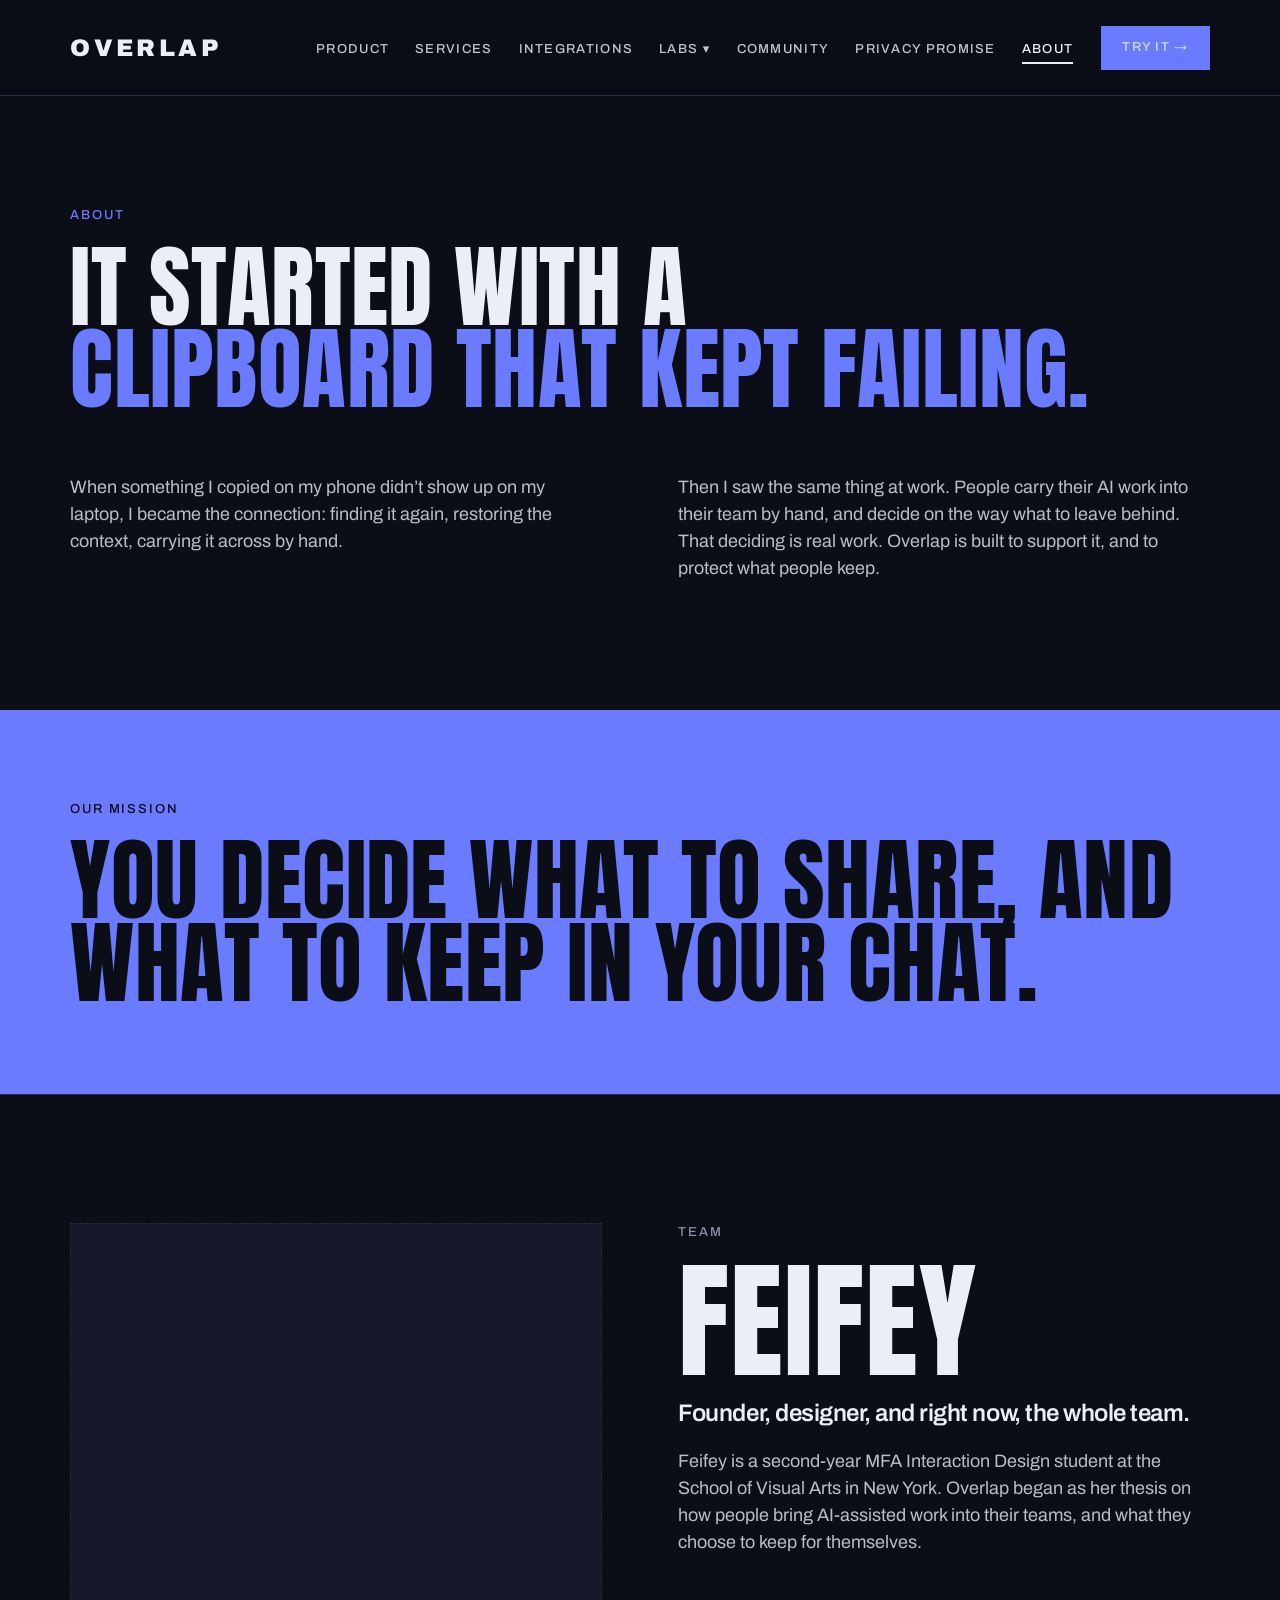
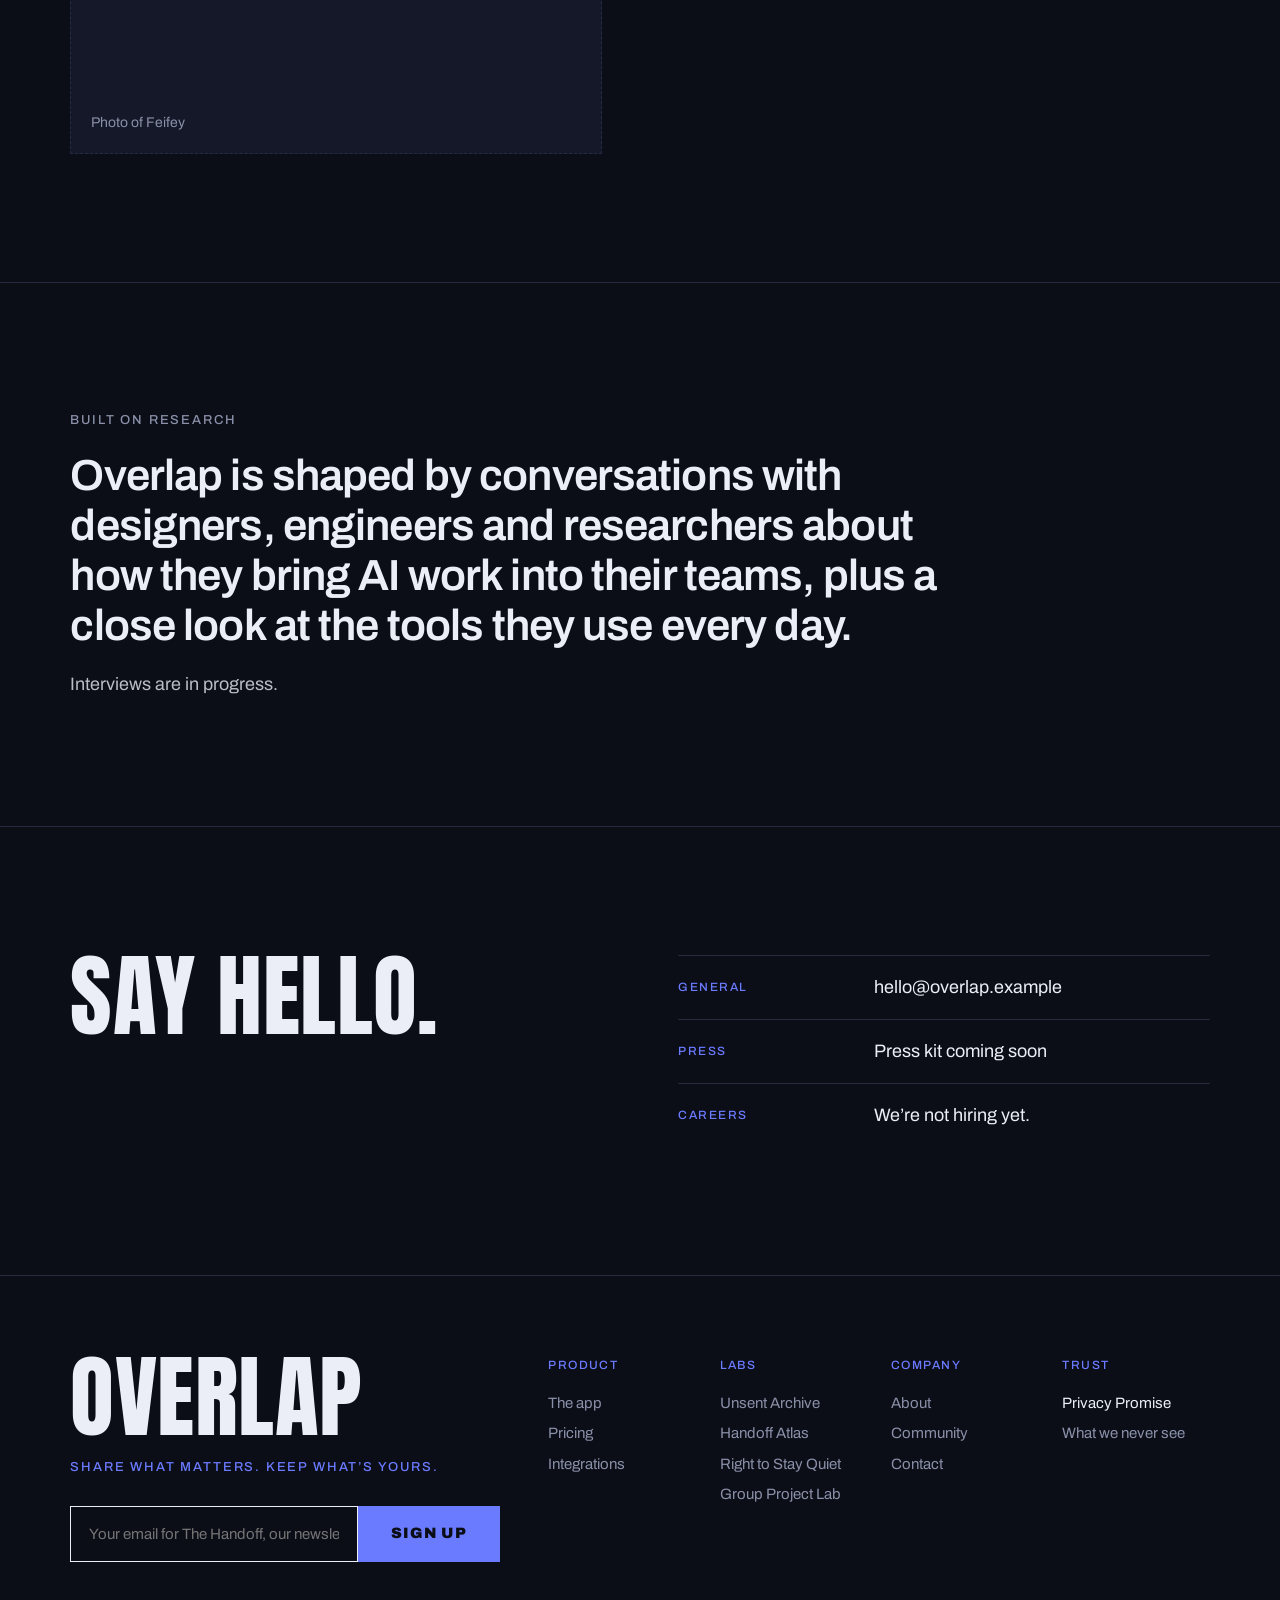
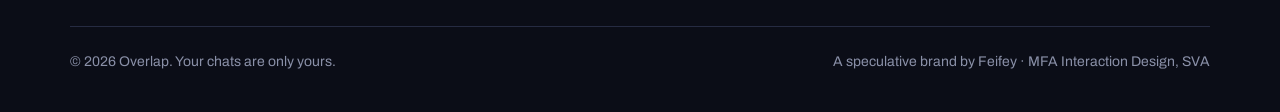
==== about.html @ f90bbea0 "Add Overlap website (11 pages, Periwinkle theme) Co-Authored-By: Claude Opus 5.5 <noreply@anthropic." ====
<!doctype html>
<html lang="en">
<head>
<meta charset="utf-8">
<meta name="viewport" content="width=device-width, initial-scale=1">
<title>About · Overlap</title>
<meta name="description" content="How Overlap started.">
<link rel="preconnect" href="https://fonts.googleapis.com">
<link rel="preconnect" href="https://fonts.gstatic.com" crossorigin>
<link href="https://fonts.googleapis.com/css2?family=Anton&family=Archivo:wght@400;500;600;900&display=swap" rel="stylesheet">
<link rel="stylesheet" href="assets/style.css">
<link rel="icon" href="assets/favicon.svg" type="image/svg+xml">
</head>
<body>
<header class="site-header">
  <div class="wrap">
    <a class="logo" href="index.html">OVERLAP</a>
    <button class="burger" aria-expanded="false" aria-controls="nav">Menu</button>
    <nav class="nav" id="nav">
      <ul><li><a href="product.html">Product</a></li><li><a href="services.html">Services</a></li><li><a href="integrations.html">Integrations</a></li><li class="has-menu"><button class="menu-btn" aria-expanded="false">Labs</button><ul class="dropdown"><li><a href="labs/unsent-archive.html"><small>Lab 01</small>Unsent Archive</a></li><li><a href="labs/handoff-atlas.html"><small>Lab 02</small>Handoff Atlas</a></li><li><a href="labs/right-to-stay-quiet.html"><small>Lab 03</small>Right to Stay Quiet</a></li><li><a href="labs/group-project-lab.html"><small>Lab 04</small>Group Project Lab</a></li></ul></li><li><a href="community.html">Community</a></li><li><a href="privacy.html">Privacy Promise</a></li><li><a href="about.html" aria-current="page">About</a></li></ul>
      <a class="btn small" href="product.html">Try it →</a>
    </nav>
  </div>
</header>
<main>

<section class="hero"><div class="wrap">
  <span class="label ac">About</span>
  <h1 class="display d-m">It started with a<br><span class="ac">clipboard that kept failing.</span></h1>
  <div class="split mt-l">
    <p class="body">When something I copied on my phone didn’t show up on my laptop, I became the connection: finding it again, restoring the context, carrying it across by hand.</p>
    <p class="body">Then I saw the same thing at work. People carry their AI work into their team by hand, and decide on the way what to leave behind. That deciding is real work. Overlap is built to support it, and to protect what people keep.</p>
  </div>
</div></section>
<div class="band"><div class="wrap"><div><span class="label" style="color:var(--on)">Our mission</span><h2 class="display d-m">You decide what to share, and what to keep in your chat.</h2></div></div></div>
<section class="section"><div class="wrap split">
  <div class="placeholder" style="aspect-ratio:1;min-height:0">Photo of Feifey</div>
  <div><span class="label">Team</span><h2 class="display d-l">Feifey</h2><p class="h2 mt-s" style="font-size:24px">Founder, designer, and right now, the whole team.</p>
  <p class="body mt-s">Feifey is a second-year MFA Interaction Design student at the School of Visual Arts in New York. Overlap began as her thesis on how people bring AI-assisted work into their teams, and what they choose to keep for themselves.</p></div>
</div></section>
<section class="section"><div class="wrap">
  <span class="label">Built on research</span>
  <h2 class="h2" style="max-width:36ch">Overlap is shaped by conversations with designers, engineers and researchers about how they bring AI work into their teams, plus a close look at the tools they use every day.</h2>
  <p class="body mt-s">Interviews are in progress.</p>
</div></section>
<section class="section" id="contact"><div class="wrap split">
  <h2 class="display d-m">Say hello.</h2>
  <dl>
    <div class="kv"><dt>GENERAL</dt><dd>hello@overlap.example</dd></div>
    <div class="kv"><dt>PRESS</dt><dd>Press kit coming soon</dd></div>
    <div class="kv"><dt>CAREERS</dt><dd>We’re not hiring yet.</dd></div>
  </dl>
</div></section>
</main>
<footer class="site-footer">
  <div class="wrap">
    <div class="foot-top">
      <div>
        <div class="display d-l">Overlap</div>
        <p class="label ac mt-s">Share what matters. Keep what’s yours.</p>
        <form class="signup" onsubmit="event.preventDefault(); this.querySelector('button').textContent='Thanks';">
          <input type="email" placeholder="Your email for The Handoff, our newsletter" aria-label="Email">
          <button class="btn" type="submit">Sign up</button>
        </form>
      </div>
      <div class="foot-cols">
        <div><h4>PRODUCT</h4><a href="product.html">The app</a><a href="services.html">Pricing</a><a href="integrations.html">Integrations</a></div>
        <div><h4>LABS</h4><a href="labs/unsent-archive.html">Unsent Archive</a><a href="labs/handoff-atlas.html">Handoff Atlas</a><a href="labs/right-to-stay-quiet.html">Right to Stay Quiet</a><a href="labs/group-project-lab.html">Group Project Lab</a></div>
        <div><h4>COMPANY</h4><a href="about.html">About</a><a href="community.html">Community</a><a href="about.html#contact">Contact</a></div>
        <div><h4>TRUST</h4><a href="privacy.html" style="color:var(--fg)">Privacy Promise</a><a href="privacy.html#never">What we never see</a></div>
      </div>
    </div>
    <div class="foot-bottom">
      <span>© 2026 Overlap. Your chats are only yours.</span>
      <span>A speculative brand by Feifey · MFA Interaction Design, SVA</span>
    </div>
  </div>
</footer>
<script src="assets/site.js"></script>
</body>
</html>
---- assets/style.css ----
/* Overlap · Bold A · Periwinkle */
:root {
  --bg: #0B0D17;
  --fg: #ECEEF7;
  --mu: #8A90A8;
  --ln: #262B42;
  --sf: #141829;
  --ac: #6B7BFF;
  --on: #0B0D17;
  --pad: clamp(20px, 5.5vw, 80px);
  --max: 1440px;
}

* { box-sizing: border-box; margin: 0; padding: 0; }
html { scroll-behavior: smooth; }
body {
  background: var(--bg);
  color: var(--fg);
  font-family: "Archivo", system-ui, sans-serif;
  font-size: 18px;
  line-height: 1.5;
  -webkit-font-smoothing: antialiased;
}
a { color: inherit; text-decoration: none; }
img, svg { display: block; max-width: 100%; }
button { font: inherit; color: inherit; background: none; border: 0; cursor: pointer; }

.wrap { max-width: var(--max); margin: 0 auto; padding: 0 var(--pad); }
.section { padding: clamp(72px, 10vw, 140px) 0; border-top: 1px solid var(--ln); }
.section:first-of-type { border-top: 0; }

/* ---------- type ---------- */
.label {
  font-size: 13px; font-weight: 500; letter-spacing: .14em; text-transform: uppercase;
  color: var(--mu); margin-bottom: 20px; display: block;
}
.label.ac { color: var(--ac); }
.display {
  font-family: "Anton", Impact, sans-serif; font-weight: 400; text-transform: uppercase;
  line-height: .92; letter-spacing: .005em;
}
.d-xl { font-size: clamp(64px, 15vw, 230px); }
.d-l  { font-size: clamp(52px, 10vw, 160px); }
.d-m  { font-size: clamp(44px, 7vw, 110px); }
.d-s  { font-size: clamp(32px, 4vw, 52px); line-height: 1; }
.ac { color: var(--ac); }
.h2 { font-size: clamp(30px, 3.4vw, 44px); font-weight: 600; letter-spacing: -.02em; line-height: 1.15; }
.lead { font-size: clamp(19px, 1.7vw, 24px); color: color-mix(in srgb, var(--fg) 82%, transparent); max-width: 40ch; }
.body { color: color-mix(in srgb, var(--fg) 78%, transparent); max-width: 60ch; }
.muted { color: var(--mu); }
.small { font-size: 15px; }

/* ---------- buttons ---------- */
.btn {
  display: inline-flex; align-items: center; gap: .5em;
  height: 60px; padding: 0 32px;
  font-weight: 900; font-size: 15px; letter-spacing: .06em; text-transform: uppercase;
  background: var(--ac); color: var(--on); border: 1.5px solid var(--ac);
  transition: transform .15s ease, background .15s ease;
}
.btn:hover { transform: translateY(-2px); }
.btn.ghost { background: transparent; color: var(--fg); border-color: var(--fg); }
.btn.small { height: 44px; padding: 0 20px; font-size: 13px; }
.link { font-weight: 600; border-bottom: 1px solid currentColor; padding-bottom: 2px; }
.link:hover { color: var(--ac); }

/* ---------- header / nav ---------- */
.site-header { position: sticky; top: 0; z-index: 20; background: color-mix(in srgb, var(--bg) 92%, transparent); backdrop-filter: blur(8px); }
.site-header .wrap { display: flex; align-items: center; gap: 32px; height: 96px; border-bottom: 1px solid var(--ln); }
.logo { font-weight: 900; font-size: 24px; letter-spacing: .14em; }
.nav { margin-left: auto; display: flex; align-items: center; gap: 28px; }
.nav > ul { display: flex; gap: 26px; list-style: none; align-items: center; }
.nav a, .nav .menu-btn {
  font-size: 13px; font-weight: 500; letter-spacing: .1em; text-transform: uppercase;
  color: color-mix(in srgb, var(--fg) 82%, transparent);
}
.nav a:hover, .nav .menu-btn:hover, .nav a[aria-current="page"] { color: var(--fg); }
.nav a[aria-current="page"] { border-bottom: 2px solid var(--fg); padding-bottom: 6px; }
.has-menu { position: relative; }
.menu-btn::after { content: " ▾"; }
.dropdown {
  position: absolute; top: calc(100% + 18px); left: -20px; min-width: 300px;
  list-style: none; background: var(--sf); border: 1px solid var(--ln);
  padding: 10px; display: none;
}
.dropdown a { display: block; padding: 14px 14px; text-transform: none; letter-spacing: 0; font-size: 16px; }
.dropdown a small { display: block; color: var(--mu); font-size: 12px; letter-spacing: .12em; text-transform: uppercase; margin-bottom: 2px; }
.dropdown a:hover { background: var(--bg); }
.has-menu:hover .dropdown, .has-menu.open .dropdown { display: block; }
.has-menu::before { content: ""; position: absolute; left: 0; right: 0; top: 100%; height: 20px; } /* hover bridge */
.burger { display: none; margin-left: auto; font-weight: 600; font-size: 14px; letter-spacing: .1em; }

@media (max-width: 1100px) {
  .burger { display: block; }
  .nav { display: none; position: fixed; inset: 96px 0 0 0; background: var(--bg); flex-direction: column; align-items: flex-start; padding: 32px var(--pad); overflow: auto; }
  .nav.open { display: flex; }
  .nav > ul { flex-direction: column; align-items: flex-start; gap: 22px; }
  .nav a, .nav .menu-btn { font-size: 18px; }
  .dropdown { position: static; display: block; background: none; border: 0; padding: 8px 0 0 12px; }
  .has-menu::before { display: none; }
}

/* ---------- hero ---------- */
.hero { padding: clamp(60px, 9vw, 110px) 0 clamp(72px, 10vw, 140px); }
.hero-foot { display: flex; flex-wrap: wrap; gap: 32px 60px; align-items: center; justify-content: space-between; margin-top: clamp(40px, 5vw, 80px); }
.actions { display: flex; flex-wrap: wrap; gap: 16px 28px; align-items: center; }

/* ---------- grids ---------- */
.grid { display: grid; gap: 32px; }
.g2 { grid-template-columns: repeat(2, 1fr); }
.g3 { grid-template-columns: repeat(3, 1fr); }
.g4 { grid-template-columns: repeat(4, 1fr); }
@media (max-width: 960px) { .g3, .g4 { grid-template-columns: repeat(2, 1fr); } }
@media (max-width: 640px) { .g2, .g3, .g4 { grid-template-columns: 1fr; } }
.split { display: grid; grid-template-columns: 1fr 1fr; gap: clamp(32px, 6vw, 80px); align-items: start; }
@media (max-width: 860px) { .split { grid-template-columns: 1fr; } }

.card { border: 1px solid var(--ln); padding: 32px; display: flex; flex-direction: column; gap: 14px; }
.card.hot { border: 2px solid var(--ac); }
.card .num { font-size: 13px; font-weight: 500; letter-spacing: .12em; color: var(--ac); }
.card .status { margin-top: auto; padding-top: 18px; font-size: 12px; font-weight: 500; letter-spacing: .12em; text-transform: uppercase; color: var(--mu); }
a.card:hover { border-color: var(--fg); }
.pill { display: inline-block; font-size: 11px; font-weight: 900; letter-spacing: .1em; text-transform: uppercase; border: 1px solid var(--mu); color: var(--mu); padding: 5px 12px; border-radius: 99px; }
.pill.ac { background: var(--ac); border-color: var(--ac); color: var(--on); }

.step .num { font-size: 13px; font-weight: 500; letter-spacing: .12em; color: var(--mu); }
.step h3 { font-size: 26px; font-weight: 600; margin: 6px 0 8px; }

.mono {
  width: 48px; height: 48px; border: 1px solid var(--fg); border-radius: 10px; flex: none;
  display: grid; place-items: center; font-weight: 900; font-size: 15px;
}
.row { display: grid; grid-template-columns: 48px 280px 1fr; gap: 24px; align-items: center; padding: 22px 0; border-top: 1px solid var(--ln); }
.row:last-child { border-bottom: 1px solid var(--ln); }
.row h3 { font-size: 24px; font-weight: 600; }
@media (max-width: 760px) { .row { grid-template-columns: 48px 1fr; } .row p { grid-column: 2; } }

.placeholder {
  background: var(--sf); border: 1px dashed var(--ln); min-height: 360px;
  display: flex; align-items: flex-end; padding: 20px; color: var(--mu); font-size: 14px;
}

.band { background: var(--ac); color: var(--on); padding: clamp(56px, 7vw, 90px) 0; }
.band .wrap { display: flex; flex-wrap: wrap; gap: 32px; align-items: center; justify-content: space-between; }
.band .btn { background: var(--on); color: var(--ac); border-color: var(--on); }

.kv { display: grid; grid-template-columns: 180px 1fr; gap: 16px; padding: 18px 0; border-top: 1px solid var(--ln); }
.kv dt { font-size: 12px; font-weight: 500; letter-spacing: .12em; color: var(--ac); padding-top: 4px; }
@media (max-width: 640px) { .kv { grid-template-columns: 1fr; gap: 6px; } }

table.see { width: 100%; border-collapse: collapse; }
table.see th { text-align: left; font-size: 13px; font-weight: 500; letter-spacing: .12em; color: var(--mu); padding: 0 0 18px; }
table.see td { border-top: 1px solid var(--ln); padding: 18px 0; font-size: clamp(18px, 2vw, 26px); }
table.see td:first-child { font-family: "Anton", sans-serif; text-transform: uppercase; font-size: clamp(24px, 3vw, 40px); }
table.see .y { color: var(--ac); font-weight: 900; }
table.see .n { color: var(--mu); }

.diagram { border: 0; margin-top: 56px; }
.diagram svg { width: 100%; height: auto; }

.lab-switch { display: flex; gap: 10px; flex-wrap: wrap; }
.lab-switch a { border: 1px solid var(--ln); border-radius: 99px; padding: 8px 16px; font-weight: 900; font-size: 13px; letter-spacing: .08em; }
.lab-switch a[aria-current="page"] { background: var(--ac); border-color: var(--ac); color: var(--on); }
.acts li { list-style: none; display: grid; grid-template-columns: 110px 1fr; gap: 20px; align-items: baseline; padding: 20px 0; border-top: 1px solid var(--ln); font-size: clamp(19px, 2vw, 26px); }
.acts li span { font-family: "Anton", sans-serif; font-size: clamp(48px, 6vw, 80px); color: var(--ac); line-height: .9; }

/* ---------- footer ---------- */
.site-footer { border-top: 1px solid var(--ln); padding: 80px 0 40px; }
.foot-top { display: grid; grid-template-columns: 1.3fr 2fr; gap: 48px; }
.foot-cols { display: grid; grid-template-columns: repeat(4, 1fr); gap: 24px; }
.foot-cols h4 { font-size: 12px; font-weight: 500; letter-spacing: .12em; color: var(--ac); margin-bottom: 14px; }
.foot-cols a { display: block; color: var(--mu); font-size: 15px; padding: 4px 0; }
.foot-cols a:hover { color: var(--fg); }
.signup { display: flex; margin-top: 28px; max-width: 520px; }
.signup input { flex: 1; min-width: 0; background: transparent; border: 1px solid var(--fg); color: var(--fg); padding: 0 18px; height: 56px; font: inherit; font-size: 15px; }
.signup .btn { height: 56px; }
.foot-bottom { display: flex; flex-wrap: wrap; gap: 16px; justify-content: space-between; margin-top: 64px; padding-top: 24px; border-top: 1px solid var(--ln); color: var(--mu); font-size: 14px; }
@media (max-width: 860px) { .foot-top { grid-template-columns: 1fr; } .foot-cols { grid-template-columns: repeat(2, 1fr); } }

.note { font-size: 13px; color: var(--mu); margin-top: 18px; }
.mt-s { margin-top: 20px; } .mt-m { margin-top: 40px; } .mt-l { margin-top: 64px; }

/* overflow guards */
.grid > *, .split > *, .foot-top > *, .foot-cols > * { min-width: 0; }
.row.event { grid-template-columns: 200px 1fr auto; }
@media (max-width: 760px) { .row.event { grid-template-columns: 1fr; gap: 8px; } .row.event p { grid-column: auto; } }
@media (max-width: 480px) { .signup { flex-direction: column; } .signup .btn { justify-content: center; } }
html, body { overflow-x: clip; }
@media (max-width: 480px) { .btn { padding: 0 22px; } }
.site-footer .display.d-l { font-size: clamp(56px, 7vw, 110px); }
@media (max-width: 760px) { .diagram { overflow-x: auto; -webkit-overflow-scrolling: touch; } .diagram svg { min-width: 760px; } .diagram::after { content: "Scroll sideways to see the whole diagram →"; display: block; font-size: 13px; color: var(--mu); margin-top: 12px; } }
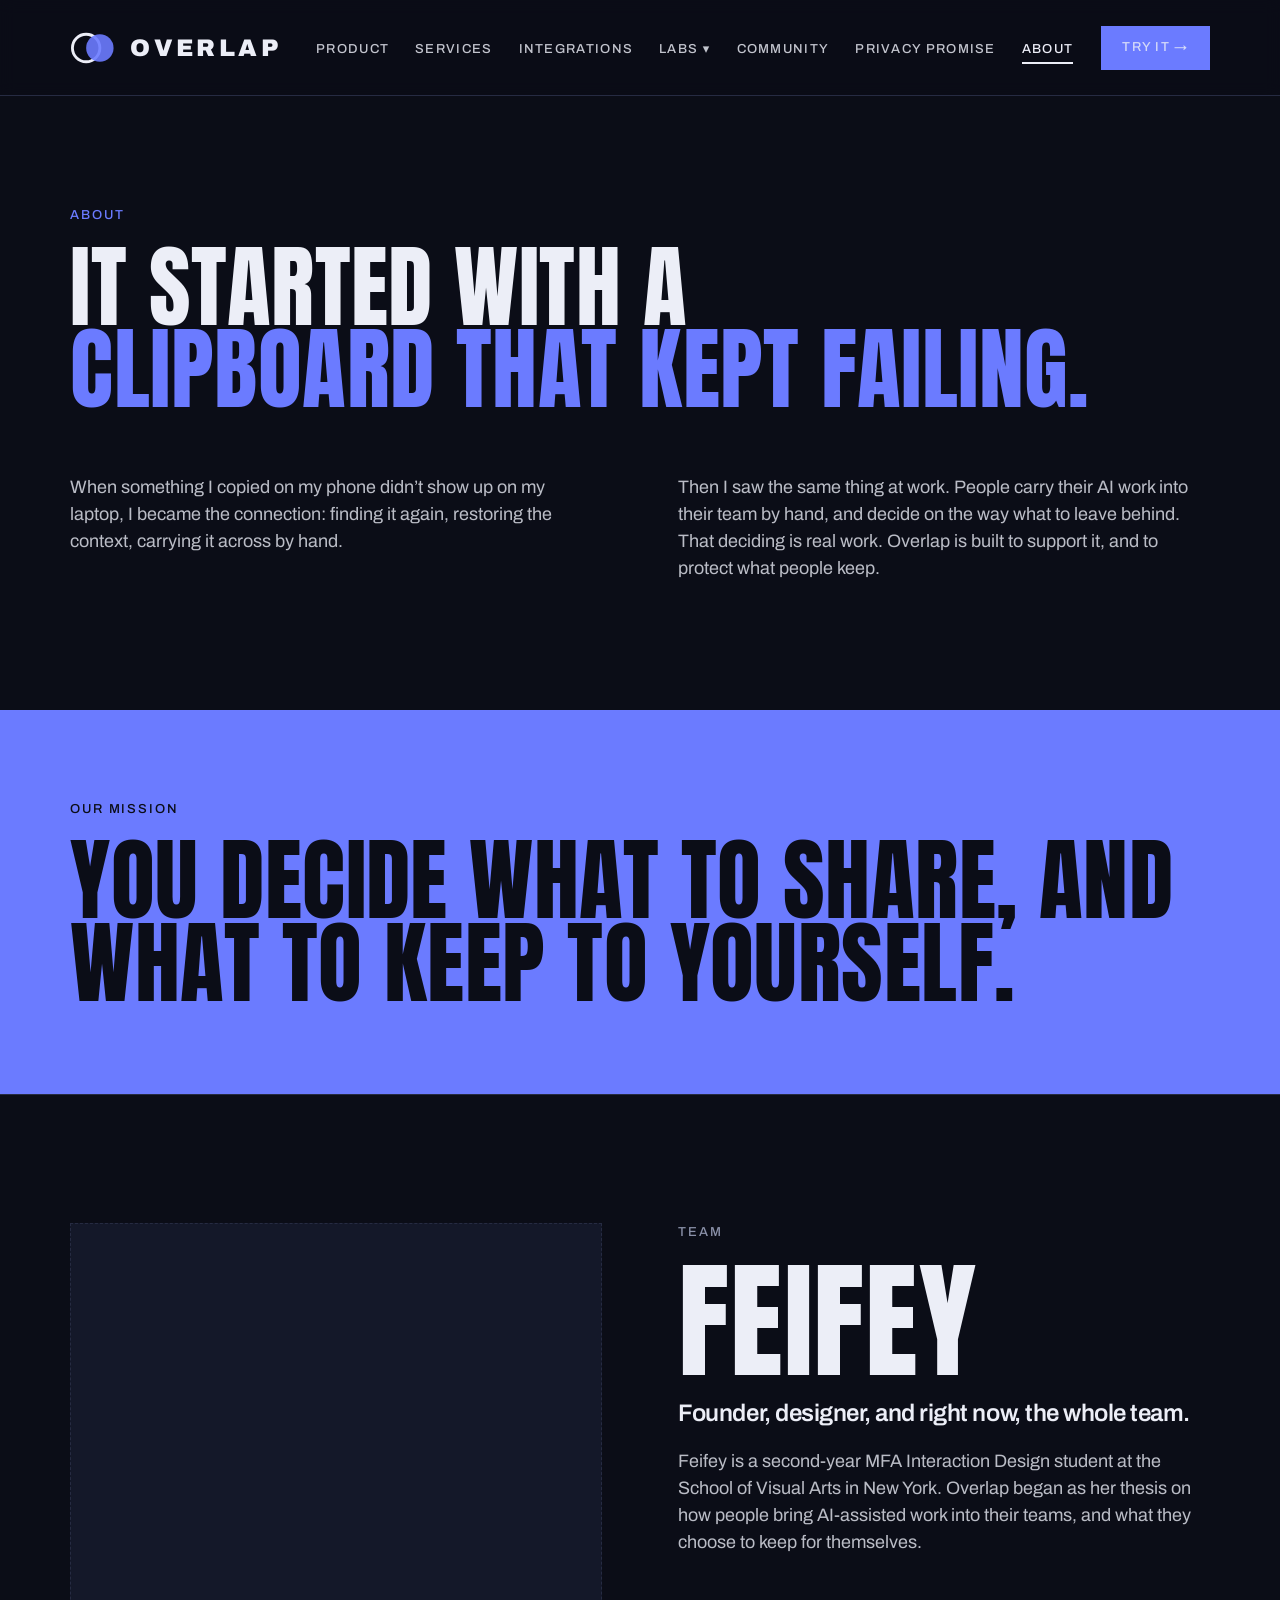
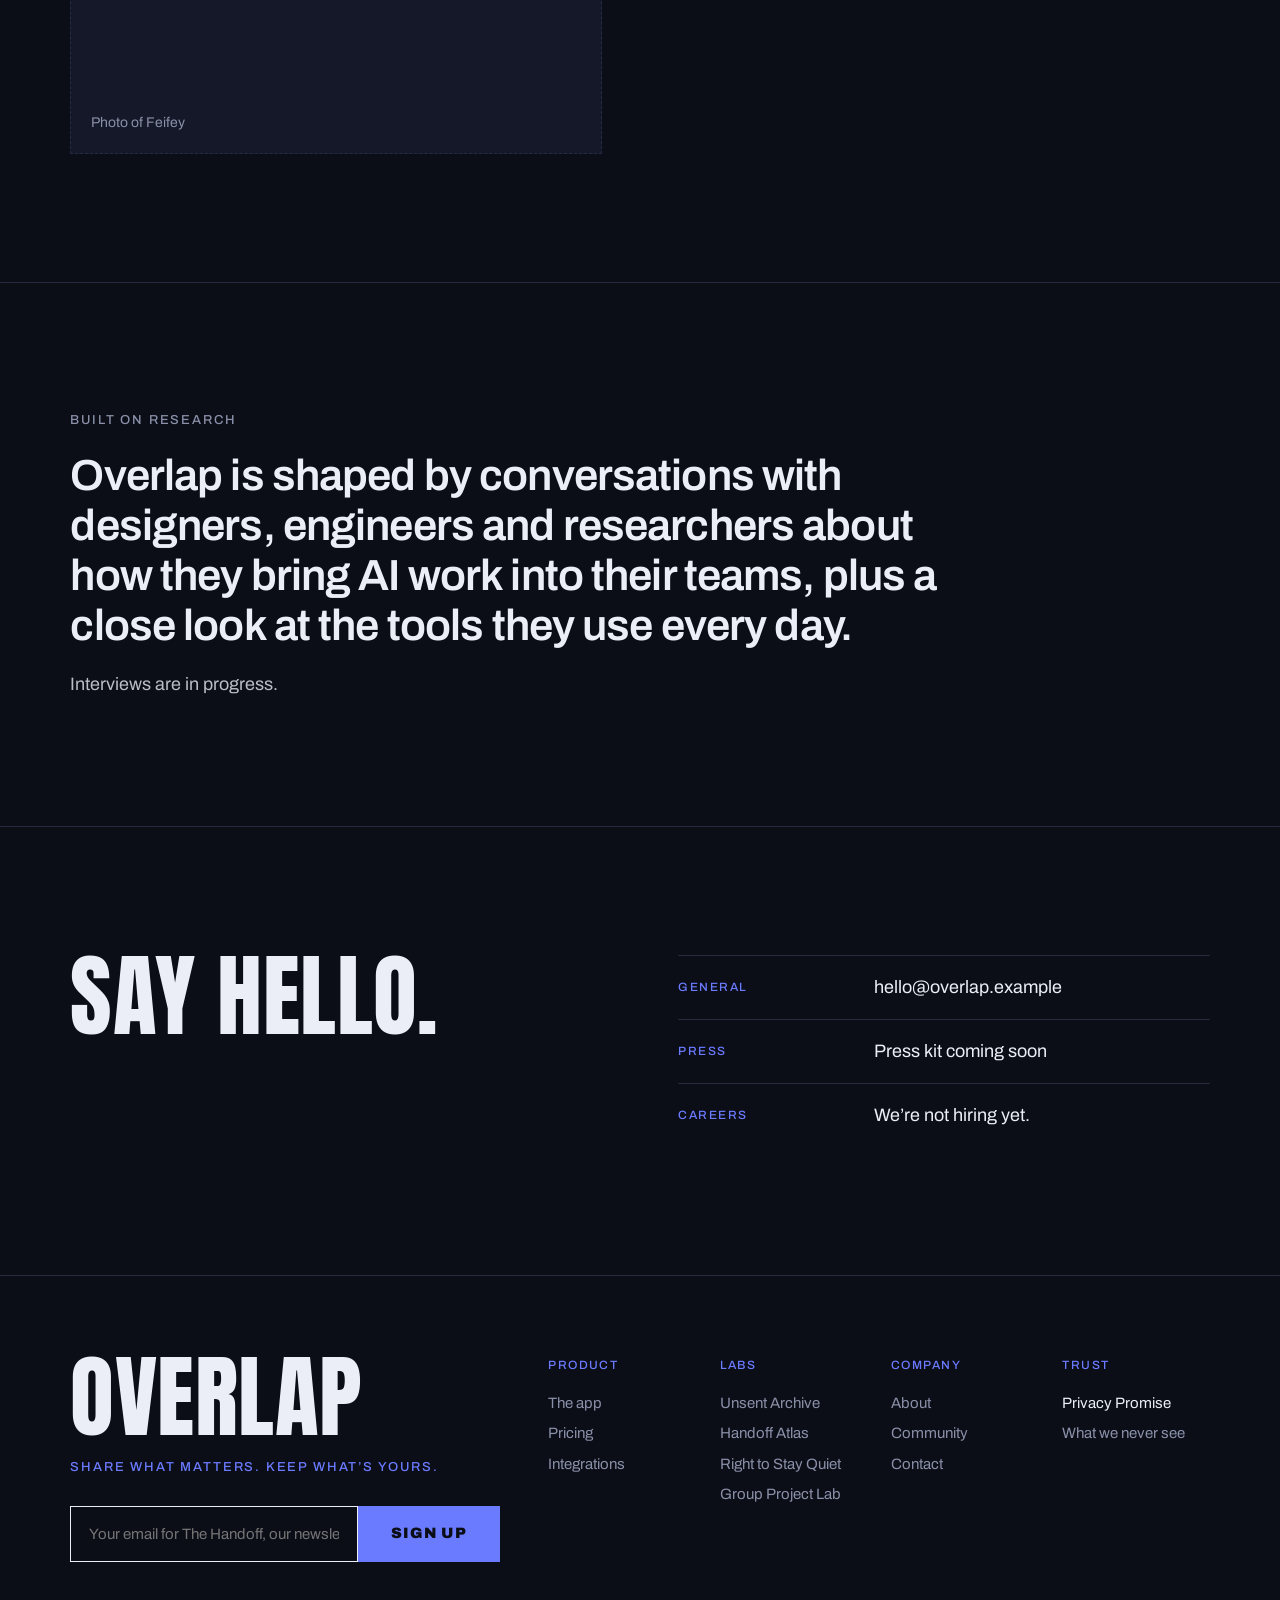
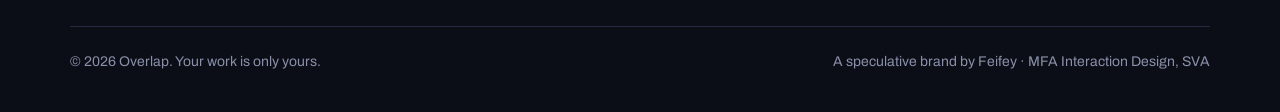
==== commit 06288463: "Reposition Overlap as an add-on for existing AI tools; add logo mark Co-Authored-By: Claude Opus 5.5" ====
--- a/about.html
+++ b/about.html
@@ -14,11 +14,11 @@
 <body>
 <header class="site-header">
   <div class="wrap">
-    <a class="logo" href="index.html">OVERLAP</a>
+    <a class="logo" href="index.html" aria-label="Overlap home"><svg class="mark" viewBox="0 0 40 28" aria-hidden="true"><circle cx="14" cy="14" r="12" fill="none" stroke="var(--fg)" stroke-width="2.5"/><circle cx="26" cy="14" r="12" fill="var(--ac)" fill-opacity=".9"/></svg><span>OVERLAP</span></a>
     <button class="burger" aria-expanded="false" aria-controls="nav">Menu</button>
     <nav class="nav" id="nav">
       <ul><li><a href="product.html">Product</a></li><li><a href="services.html">Services</a></li><li><a href="integrations.html">Integrations</a></li><li class="has-menu"><button class="menu-btn" aria-expanded="false">Labs</button><ul class="dropdown"><li><a href="labs/unsent-archive.html"><small>Lab 01</small>Unsent Archive</a></li><li><a href="labs/handoff-atlas.html"><small>Lab 02</small>Handoff Atlas</a></li><li><a href="labs/right-to-stay-quiet.html"><small>Lab 03</small>Right to Stay Quiet</a></li><li><a href="labs/group-project-lab.html"><small>Lab 04</small>Group Project Lab</a></li></ul></li><li><a href="community.html">Community</a></li><li><a href="privacy.html">Privacy Promise</a></li><li><a href="about.html" aria-current="page">About</a></li></ul>
-      <a class="btn small" href="product.html">Try it →</a>
+      <a class="btn small" href="integrations.html">Try it →</a>
     </nav>
   </div>
 </header>
@@ -32,7 +32,7 @@
     <p class="body">Then I saw the same thing at work. People carry their AI work into their team by hand, and decide on the way what to leave behind. That deciding is real work. Overlap is built to support it, and to protect what people keep.</p>
   </div>
 </div></section>
-<div class="band"><div class="wrap"><div><span class="label" style="color:var(--on)">Our mission</span><h2 class="display d-m">You decide what to share, and what to keep in your chat.</h2></div></div></div>
+<div class="band"><div class="wrap"><div><span class="label" style="color:var(--on)">Our mission</span><h2 class="display d-m">You decide what to share, and what to keep to yourself.</h2></div></div></div>
 <section class="section"><div class="wrap split">
   <div class="placeholder" style="aspect-ratio:1;min-height:0">Photo of Feifey</div>
   <div><span class="label">Team</span><h2 class="display d-l">Feifey</h2><p class="h2 mt-s" style="font-size:24px">Founder, designer, and right now, the whole team.</p>
@@ -71,7 +71,7 @@
       </div>
     </div>
     <div class="foot-bottom">
-      <span>© 2026 Overlap. Your chats are only yours.</span>
+      <span>© 2026 Overlap. Your work is only yours.</span>
       <span>A speculative brand by Feifey · MFA Interaction Design, SVA</span>
     </div>
   </div>
--- a/assets/style.css
+++ b/assets/style.css
@@ -189,3 +189,5 @@
 @media (max-width: 480px) { .btn { padding: 0 22px; } }
 .site-footer .display.d-l { font-size: clamp(56px, 7vw, 110px); }
 @media (max-width: 760px) { .diagram { overflow-x: auto; -webkit-overflow-scrolling: touch; } .diagram svg { min-width: 760px; } .diagram::after { content: "Scroll sideways to see the whole diagram →"; display: block; font-size: 13px; color: var(--mu); margin-top: 12px; } }
+.logo { display: inline-flex; align-items: center; gap: 14px; }
+.logo .mark { width: 46px; height: 32px; flex: none; }
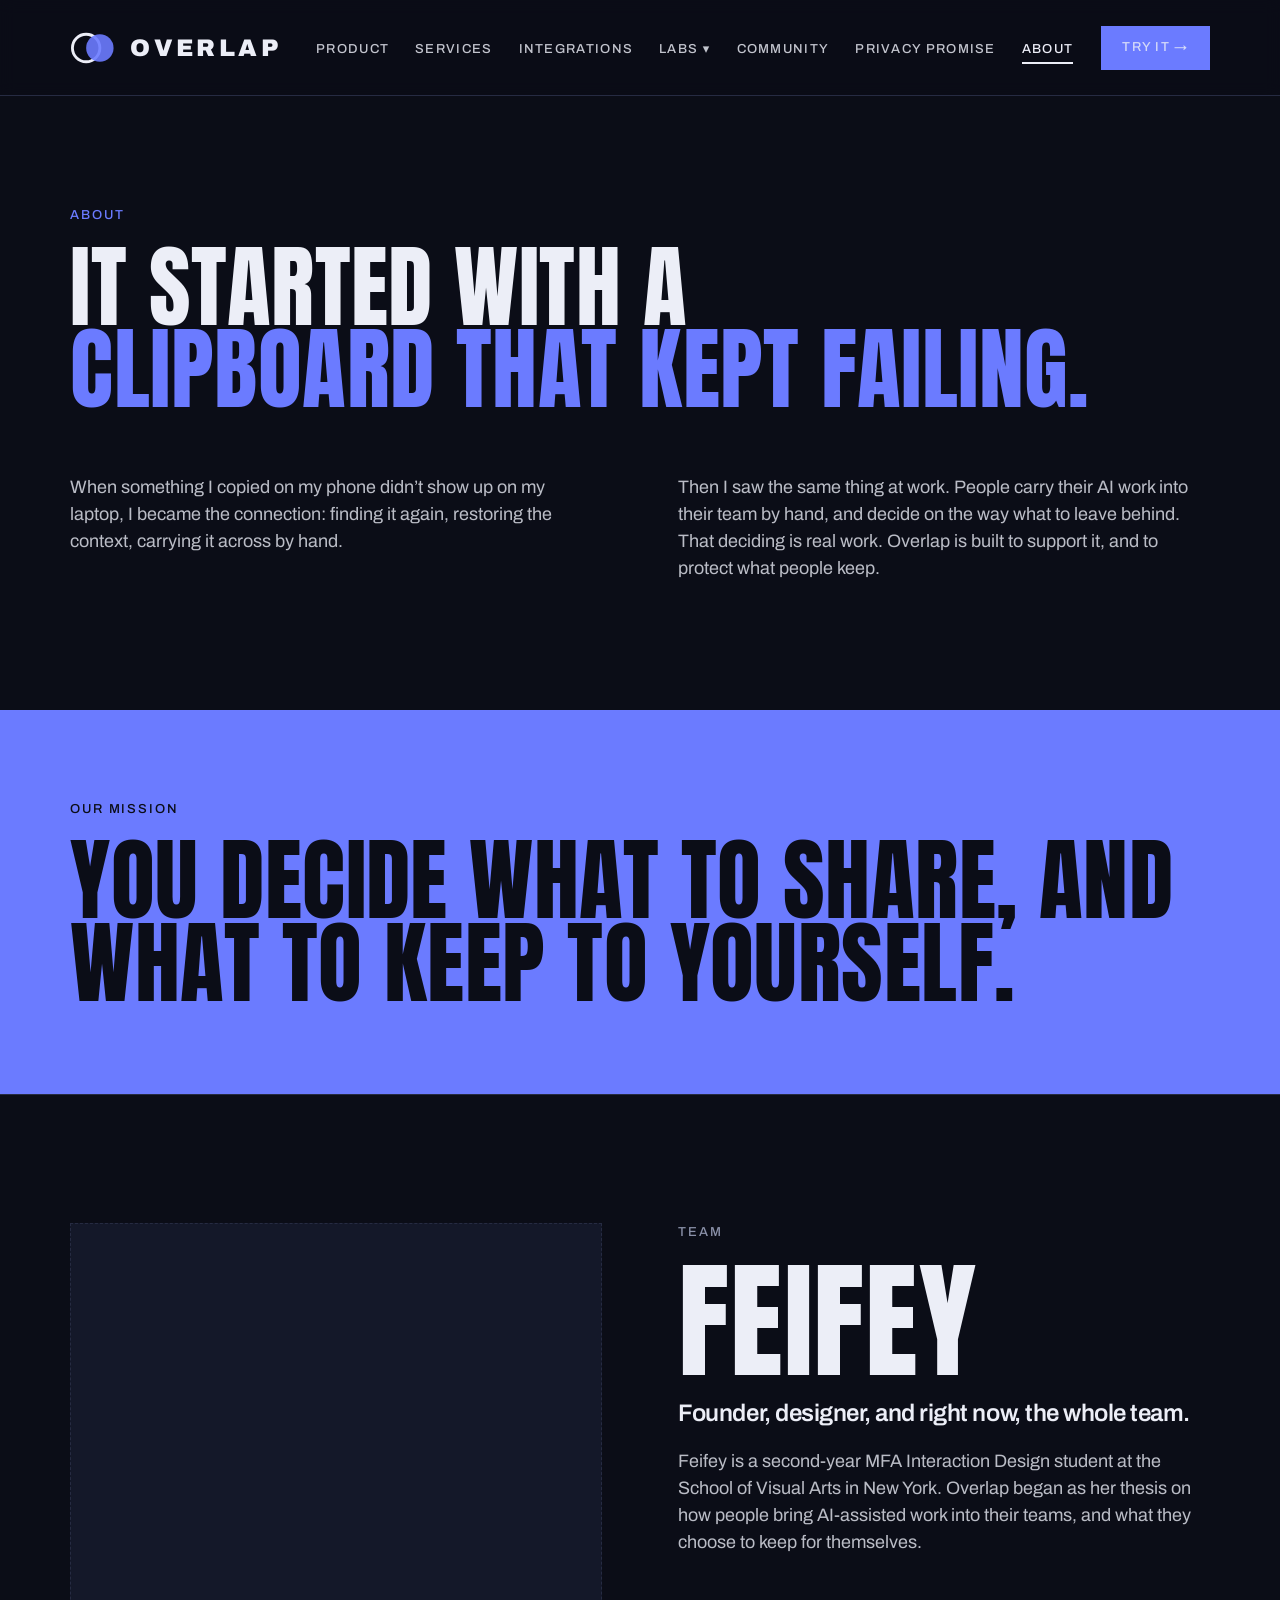
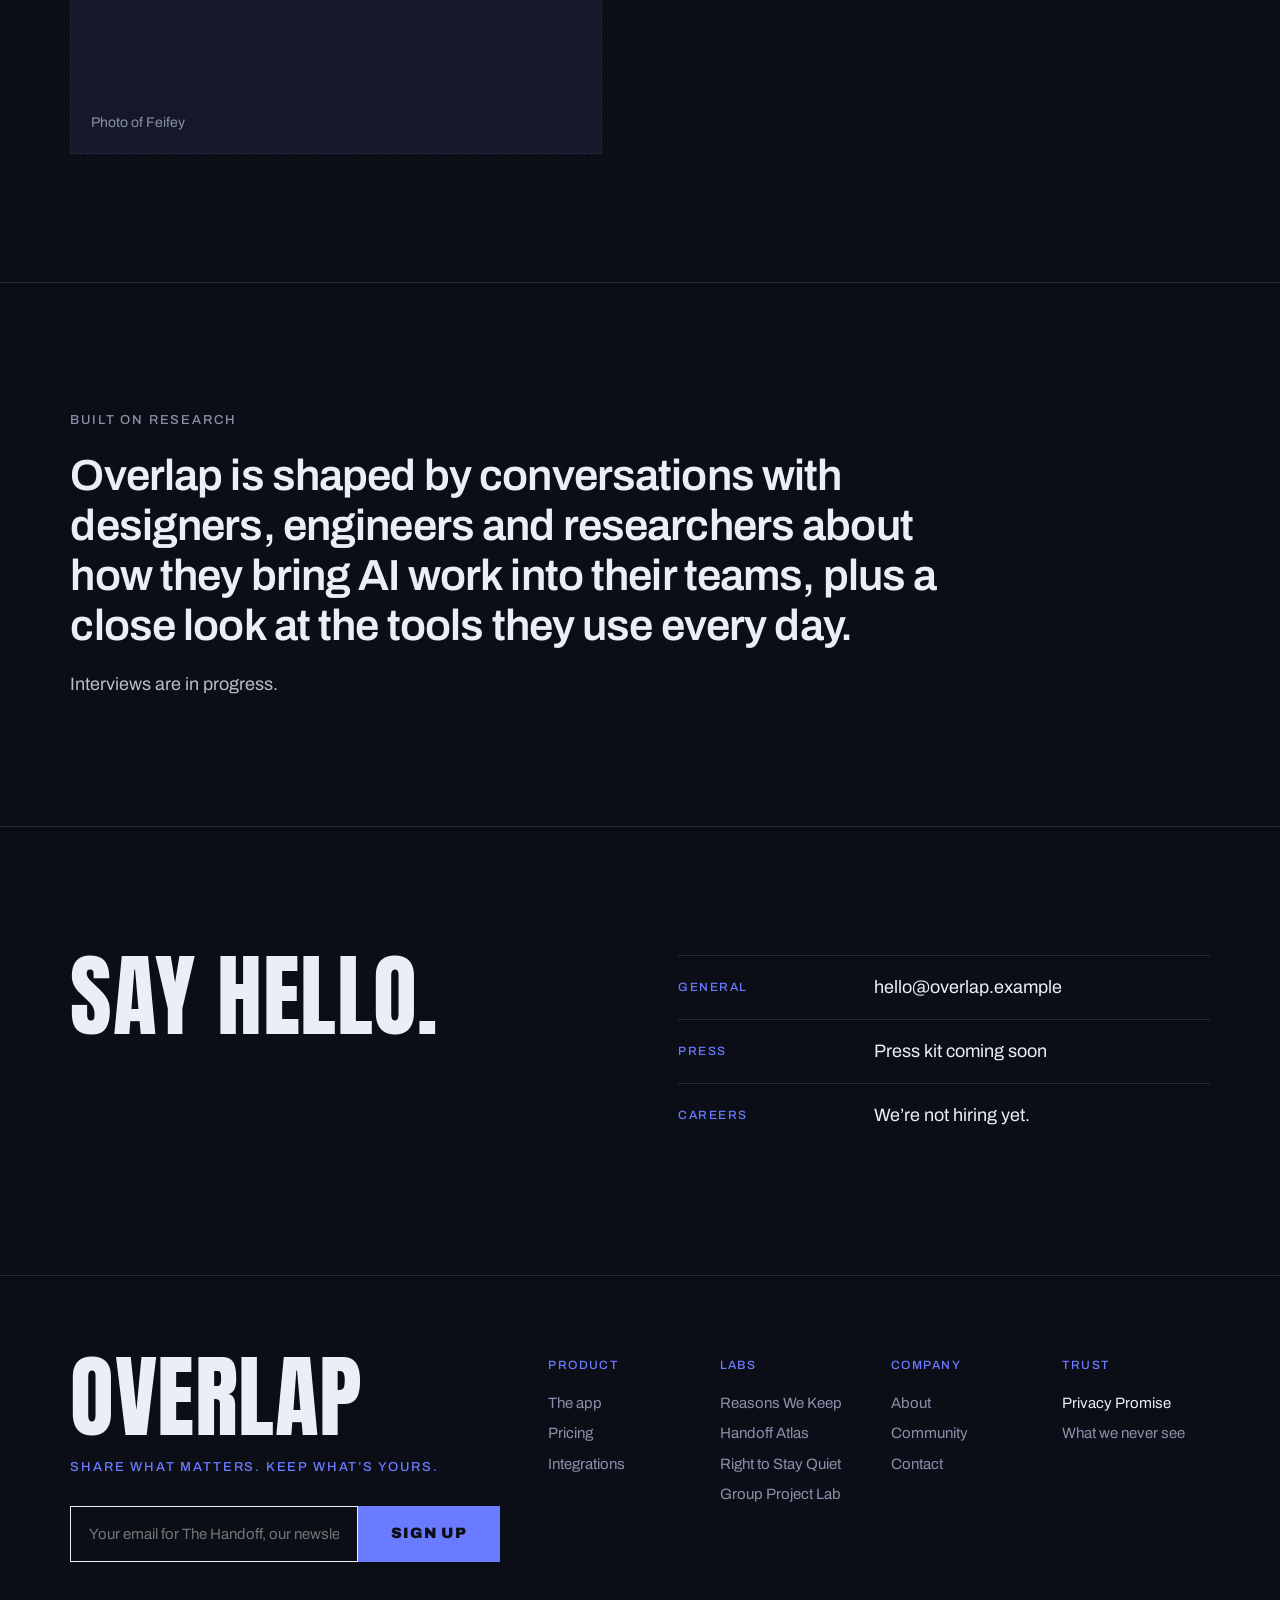
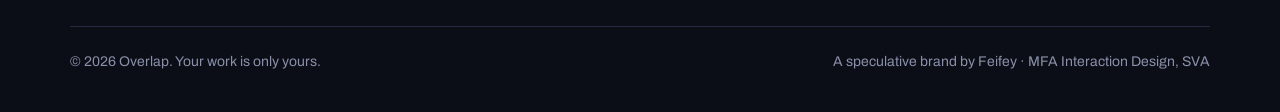
==== commit 3baec011: "Clearer copy across the site; Lab 01 collects reasons only Co-Authored-By: Claude Opus 5.5 <noreply@" ====
--- a/about.html
+++ b/about.html
@@ -17,7 +17,7 @@
     <a class="logo" href="index.html" aria-label="Overlap home"><svg class="mark" viewBox="0 0 40 28" aria-hidden="true"><circle cx="14" cy="14" r="12" fill="none" stroke="var(--fg)" stroke-width="2.5"/><circle cx="26" cy="14" r="12" fill="var(--ac)" fill-opacity=".9"/></svg><span>OVERLAP</span></a>
     <button class="burger" aria-expanded="false" aria-controls="nav">Menu</button>
     <nav class="nav" id="nav">
-      <ul><li><a href="product.html">Product</a></li><li><a href="services.html">Services</a></li><li><a href="integrations.html">Integrations</a></li><li class="has-menu"><button class="menu-btn" aria-expanded="false">Labs</button><ul class="dropdown"><li><a href="labs/unsent-archive.html"><small>Lab 01</small>Unsent Archive</a></li><li><a href="labs/handoff-atlas.html"><small>Lab 02</small>Handoff Atlas</a></li><li><a href="labs/right-to-stay-quiet.html"><small>Lab 03</small>Right to Stay Quiet</a></li><li><a href="labs/group-project-lab.html"><small>Lab 04</small>Group Project Lab</a></li></ul></li><li><a href="community.html">Community</a></li><li><a href="privacy.html">Privacy Promise</a></li><li><a href="about.html" aria-current="page">About</a></li></ul>
+      <ul><li><a href="product.html">Product</a></li><li><a href="services.html">Services</a></li><li><a href="integrations.html">Integrations</a></li><li class="has-menu"><button class="menu-btn" aria-expanded="false">Labs</button><ul class="dropdown"><li><a href="labs/reasons-we-keep.html"><small>Lab 01</small>Reasons We Keep</a></li><li><a href="labs/handoff-atlas.html"><small>Lab 02</small>Handoff Atlas</a></li><li><a href="labs/right-to-stay-quiet.html"><small>Lab 03</small>Right to Stay Quiet</a></li><li><a href="labs/group-project-lab.html"><small>Lab 04</small>Group Project Lab</a></li></ul></li><li><a href="community.html">Community</a></li><li><a href="privacy.html">Privacy Promise</a></li><li><a href="about.html" aria-current="page">About</a></li></ul>
       <a class="btn small" href="integrations.html">Try it →</a>
     </nav>
   </div>
@@ -65,7 +65,7 @@
       </div>
       <div class="foot-cols">
         <div><h4>PRODUCT</h4><a href="product.html">The app</a><a href="services.html">Pricing</a><a href="integrations.html">Integrations</a></div>
-        <div><h4>LABS</h4><a href="labs/unsent-archive.html">Unsent Archive</a><a href="labs/handoff-atlas.html">Handoff Atlas</a><a href="labs/right-to-stay-quiet.html">Right to Stay Quiet</a><a href="labs/group-project-lab.html">Group Project Lab</a></div>
+        <div><h4>LABS</h4><a href="labs/reasons-we-keep.html">Reasons We Keep</a><a href="labs/handoff-atlas.html">Handoff Atlas</a><a href="labs/right-to-stay-quiet.html">Right to Stay Quiet</a><a href="labs/group-project-lab.html">Group Project Lab</a></div>
         <div><h4>COMPANY</h4><a href="about.html">About</a><a href="community.html">Community</a><a href="about.html#contact">Contact</a></div>
         <div><h4>TRUST</h4><a href="privacy.html" style="color:var(--fg)">Privacy Promise</a><a href="privacy.html#never">What we never see</a></div>
       </div>
--- a/assets/style.css
+++ b/assets/style.css
@@ -191,3 +191,5 @@
 @media (max-width: 760px) { .diagram { overflow-x: auto; -webkit-overflow-scrolling: touch; } .diagram svg { min-width: 760px; } .diagram::after { content: "Scroll sideways to see the whole diagram →"; display: block; font-size: 13px; color: var(--mu); margin-top: 12px; } }
 .logo { display: inline-flex; align-items: center; gap: 14px; }
 .logo .mark { width: 46px; height: 32px; flex: none; }
+.mock svg { width: 100%; height: auto; }
+.mock figcaption { font-size: 14px; color: var(--mu); margin-top: 14px; }
